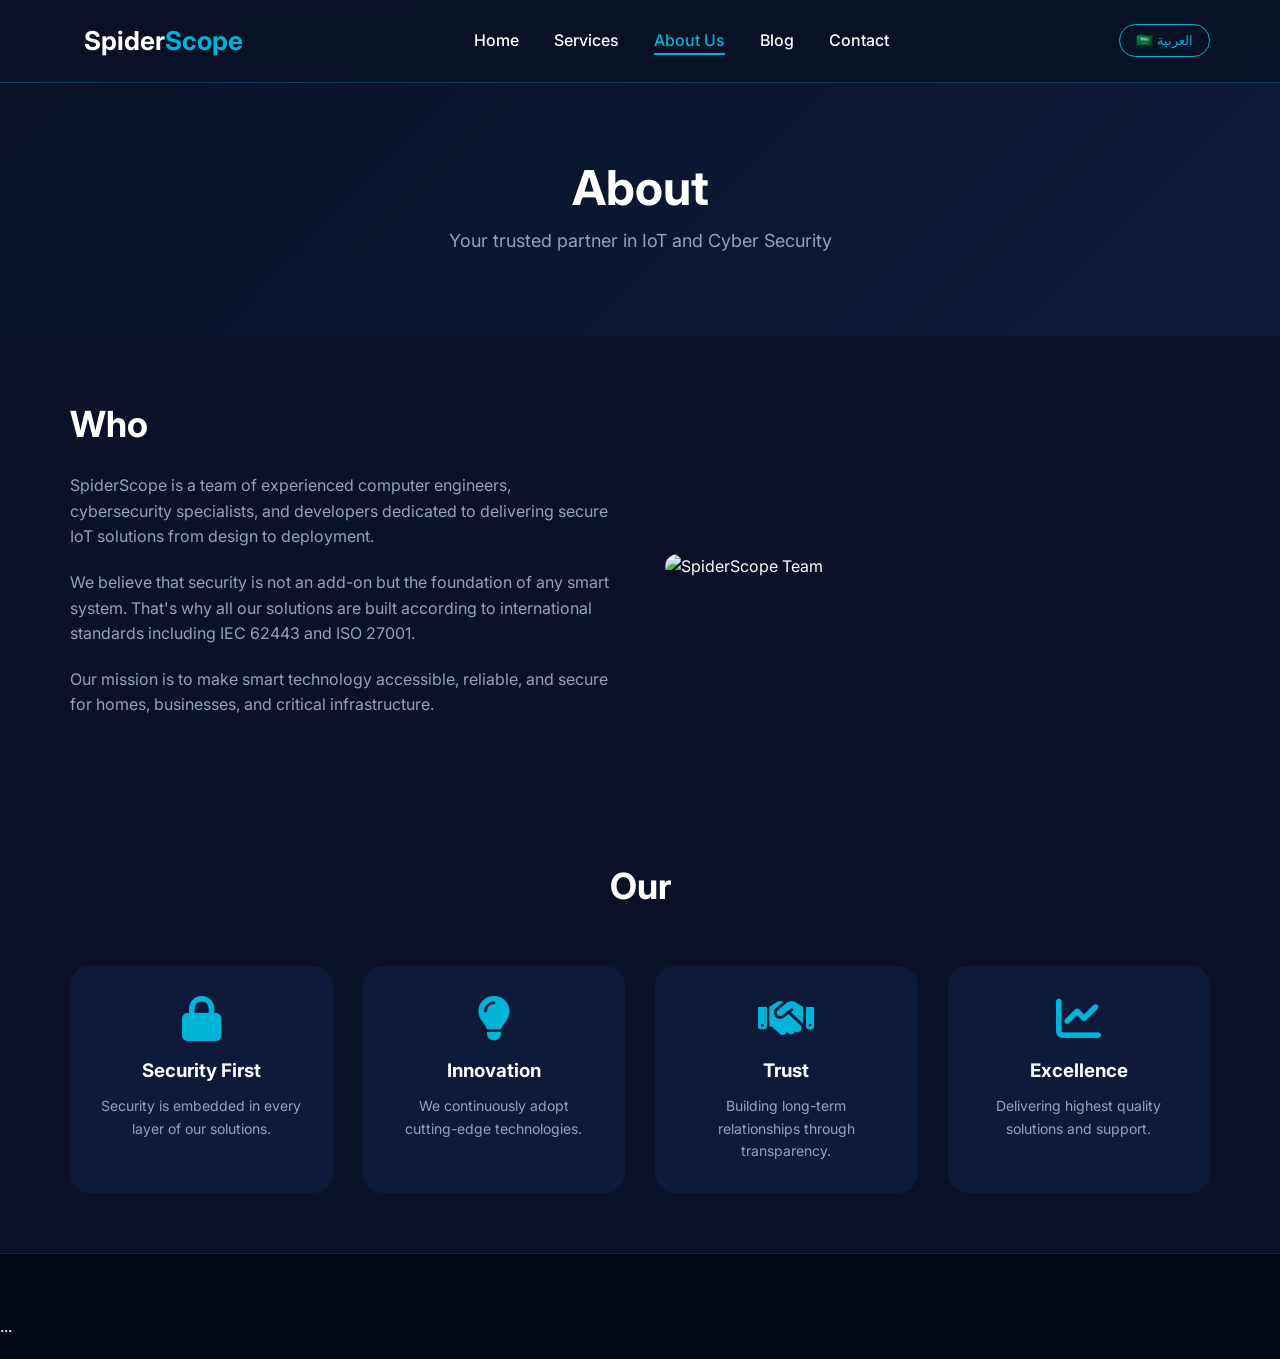
==== about.html @ 412551d6 "Add files via upload" ====
<!DOCTYPE html>
<html lang="en">
<head>
    <meta charset="UTF-8">
    <meta name="viewport" content="width=device-width, initial-scale=1.0">
    <title>About Us - SpiderScope</title>
    <link rel="stylesheet" href="style.css">
    <link rel="stylesheet" href="https://cdnjs.cloudflare.com/ajax/libs/font-awesome/6.4.0/css/all.min.css">
    <link href="https://fonts.googleapis.com/css2?family=Inter:wght@300;400;500;600;700;800&display=swap" rel="stylesheet">
</head>
<body>

<div class="loader"><div class="spinner"></div></div>
<div class="scroll-top"><i class="fas fa-arrow-up"></i></div>

<header class="header">
    <div class="container">
        <nav class="navbar">
            <div class="logo"><i class="fas fa-shield-haltered"></i> Spider<span>Scope</span></div>
            <div class="menu-btn"><i class="fas fa-bars"></i></div>
            <ul class="nav-links">
                <li><a href="index.html" data-key="nav_home">Home</a></li>
                <li><a href="services.html" data-key="nav_services">Services</a></li>
                <li><a href="about.html" class="active" data-key="nav_about">About Us</a></li>
                <li><a href="blog.html" data-key="nav_blog">Blog</a></li>
                <li><a href="contact.html" data-key="nav_contact">Contact</a></li>
            </ul>
            <button class="lang-switch" id="langToggle">🇸🇦 العربية</button>
        </nav>
    </div>
</header>

<section class="page-header">
    <div class="container">
        <h1 data-key="about_page_title">About <span>SpiderScope</span></h1>
        <p data-key="about_page_desc">Your trusted partner in IoT and Cyber Security</p>
    </div>
</section>

<section class="about-main">
    <div class="container">
        <div class="about-grid">
            <div class="about-text">
                <h2 data-key="about_who">Who <span>We Are</span></h2>
                <p data-key="about_p1">SpiderScope is a team of experienced computer engineers, cybersecurity specialists, and developers dedicated to delivering secure IoT solutions from design to deployment.</p>
                <p data-key="about_p2">We believe that security is not an add-on but the foundation of any smart system. That's why all our solutions are built according to international standards including IEC 62443 and ISO 27001.</p>
                <p data-key="about_p3">Our mission is to make smart technology accessible, reliable, and secure for homes, businesses, and critical infrastructure.</p>
            </div>
            <div class="about-image">
                <img src="https://placehold.co/600x400/0F1A3A/00B4D8?text=SpiderScope+Team" alt="SpiderScope Team">
            </div>
        </div>
        
        <div class="values-section">
            <h2 data-key="our_values">Our <span>Values</span></h2>
            <div class="values-grid">
                <div class="value-card"><i class="fas fa-lock"></i><h3 data-key="value1_title">Security First</h3><p data-key="value1_desc">Security is embedded in every layer of our solutions.</p></div>
                <div class="value-card"><i class="fas fa-lightbulb"></i><h3 data-key="value2_title">Innovation</h3><p data-key="value2_desc">We continuously adopt cutting-edge technologies.</p></div>
                <div class="value-card"><i class="fas fa-handshake"></i><h3 data-key="value3_title">Trust</h3><p data-key="value3_desc">Building long-term relationships through transparency.</p></div>
                <div class="value-card"><i class="fas fa-chart-line"></i><h3 data-key="value4_title">Excellence</h3><p data-key="value4_desc">Delivering highest quality solutions and support.</p></div>
            </div>
        </div>
    </div>
</section>

<footer class="footer">...</footer>
<script src="script.js"></script>
</body>
</html>
---- style.css ----
/* ========================================
   SpiderScope - Professional CSS
   Colors: #0A1128, #0F1A3A, #1E3A8A, #00B4D8
   ======================================== */

:root {
    --dark-bg: #0A1128;
    --secondary-bg: #0F1A3A;
    --primary-blue: #1E3A8A;
    --accent-cyan: #00B4D8;
    --text-white: #FFFFFF;
    --text-gray: #94A3B8;
    --text-light: #CBD5E1;
    --gradient-blue: linear-gradient(135deg, #1E3A8A 0%, #0F1A3A 100%);
    --shadow: 0 10px 30px rgba(0, 0, 0, 0.3);
}

* {
    margin: 0;
    padding: 0;
    box-sizing: border-box;
}

html {
    scroll-behavior: smooth;
}

body {
    font-family: 'Inter', sans-serif;
    background: var(--dark-bg);
    color: var(--text-white);
    line-height: 1.6;
}

.container {
    max-width: 1200px;
    margin: 0 auto;
    padding: 0 30px;
}

/* Scrollbar */
::-webkit-scrollbar { width: 8px; }
::-webkit-scrollbar-track { background: var(--dark-bg); }
::-webkit-scrollbar-thumb { background: var(--accent-cyan); border-radius: 4px; }

/* Header */
.header {
    position: fixed;
    top: 0;
    width: 100%;
    z-index: 1000;
    background: rgba(10, 17, 40, 0.95);
    backdrop-filter: blur(10px);
    border-bottom: 1px solid rgba(0, 180, 216, 0.3);
    transition: all 0.3s;
}

.header.scrolled {
    background: rgba(10, 17, 40, 0.98);
    border-bottom-color: var(--accent-cyan);
}

.navbar {
    display: flex;
    justify-content: space-between;
    align-items: center;
    padding: 20px 0;
    flex-wrap: wrap;
}

.logo {
    font-size: 26px;
    font-weight: 700;
}
.logo span { color: var(--accent-cyan); }
.logo i { margin-right: 8px; color: var(--accent-cyan); }

.nav-links {
    display: flex;
    gap: 35px;
    list-style: none;
}

.nav-links a {
    color: var(--text-white);
    text-decoration: none;
    font-weight: 500;
    transition: 0.3s;
    position: relative;
}

.nav-links a::before {
    content: '';
    position: absolute;
    bottom: -5px;
    left: 0;
    width: 0;
    height: 2px;
    background: var(--accent-cyan);
    transition: 0.3s;
}

.nav-links a:hover::before,
.nav-links a.active::before {
    width: 100%;
}

.nav-links a:hover,
.nav-links a.active {
    color: var(--accent-cyan);
}

.lang-switch {
    background: transparent;
    border: 1px solid var(--accent-cyan);
    color: var(--accent-cyan);
    padding: 8px 16px;
    border-radius: 30px;
    cursor: pointer;
    font-weight: 500;
    transition: 0.3s;
}
.lang-switch:hover {
    background: var(--accent-cyan);
    color: var(--dark-bg);
}

.menu-btn {
    display: none;
    font-size: 24px;
    cursor: pointer;
}

/* Buttons */
.btn {
    display: inline-block;
    background: var(--accent-cyan);
    color: var(--dark-bg);
    padding: 14px 35px;
    text-decoration: none;
    border-radius: 50px;
    font-weight: 600;
    transition: 0.3s;
    border: none;
    cursor: pointer;
}

.btn:hover {
    transform: translateY(-3px);
    box-shadow: 0 5px 20px rgba(0, 180, 216, 0.4);
}

.btn-outline {
    background: transparent;
    border: 2px solid var(--accent-cyan);
    color: var(--accent-cyan);
}
.btn-outline:hover {
    background: var(--accent-cyan);
    color: var(--dark-bg);
}

/* Hero Section */
.hero {
    min-height: 100vh;
    display: flex;
    align-items: center;
    justify-content: center;
    text-align: center;
    padding: 120px 20px 80px;
    background: radial-gradient(circle at 30% 50%, rgba(0, 180, 216, 0.08), transparent);
}

.hero-content {
    max-width: 800px;
}

.hero-badge {
    display: inline-block;
    background: rgba(0, 180, 216, 0.15);
    padding: 8px 20px;
    border-radius: 50px;
    font-size: 14px;
    color: var(--accent-cyan);
    margin-bottom: 20px;
}

.hero h1 {
    font-size: 64px;
    font-weight: 800;
    margin-bottom: 20px;
}
.hero h1 span { color: var(--accent-cyan); }

.hero p {
    font-size: 20px;
    color: var(--text-gray);
    margin-bottom: 30px;
}

.hero-buttons {
    display: flex;
    gap: 20px;
    justify-content: center;
    flex-wrap: wrap;
}

/* Services Section */
.services {
    padding: 100px 0;
    background: var(--secondary-bg);
}

.section-header {
    text-align: center;
    margin-bottom: 60px;
}

.section-header h2 {
    font-size: 42px;
    font-weight: 700;
}
.section-header h2 span:last-child { color: var(--accent-cyan); }
.section-header p { color: var(--text-gray); font-size: 18px; }

.services-grid {
    display: grid;
    grid-template-columns: repeat(auto-fit, minmax(320px, 1fr));
    gap: 30px;
}

.service-card {
    background: rgba(255, 255, 255, 0.03);
    padding: 40px 30px;
    border-radius: 20px;
    text-align: center;
    transition: 0.3s;
    border: 1px solid rgba(0, 180, 216, 0.1);
}
.service-card:hover {
    transform: translateY(-10px);
    border-color: var(--accent-cyan);
    background: rgba(0, 180, 216, 0.05);
}

.service-icon {
    font-size: 55px;
    color: var(--accent-cyan);
    margin-bottom: 20px;
}
.service-card h3 { font-size: 24px; margin-bottom: 15px; }
.service-card p { color: var(--text-gray); }

/* Stats Section */
.stats-section {
    padding: 80px 0;
}

.stats-grid {
    display: grid;
    grid-template-columns: repeat(4, 1fr);
    gap: 30px;
    text-align: center;
}

.stat-card {
    background: var(--secondary-bg);
    padding: 40px 20px;
    border-radius: 20px;
    border: 1px solid rgba(0, 180, 216, 0.2);
}

.stat-card h3 {
    font-size: 48px;
    color: var(--accent-cyan);
    font-weight: 700;
}

/* Page Header */
.page-header {
    padding: 150px 0 80px;
    text-align: center;
    background: linear-gradient(135deg, var(--dark-bg) 0%, var(--secondary-bg) 100%);
}

.page-header h1 {
    font-size: 48px;
}
.page-header h1 span { color: var(--accent-cyan); }
.page-header p { color: var(--text-gray); font-size: 18px; }

/* Services Detailed Page */
.services-detailed {
    padding: 60px 0;
}

.service-item {
    display: flex;
    gap: 40px;
    margin-bottom: 60px;
    background: var(--secondary-bg);
    padding: 40px;
    border-radius: 20px;
}

.service-icon-large {
    font-size: 70px;
    color: var(--accent-cyan);
    min-width: 120px;
}

.service-info h3 {
    font-size: 28px;
    margin-bottom: 15px;
}
.service-info p {
    color: var(--text-gray);
    margin-bottom: 20px;
}
.service-info ul {
    list-style: none;
}
.service-info ul li {
    margin-bottom: 10px;
}
.service-info ul li i {
    color: var(--accent-cyan);
    margin-right: 10px;
}

/* About Page */
.about-grid {
    display: grid;
    grid-template-columns: 1fr 1fr;
    gap: 50px;
    align-items: center;
    padding: 60px 0;
}

.about-text h2 {
    font-size: 36px;
    margin-bottom: 20px;
}
.about-text h2 span { color: var(--accent-cyan); }
.about-text p {
    color: var(--text-gray);
    margin-bottom: 20px;
}

.about-image img {
    width: 100%;
    border-radius: 20px;
}

.values-section {
    padding: 60px 0;
    text-align: center;
}
.values-section h2 {
    font-size: 36px;
    margin-bottom: 50px;
}
.values-section h2 span { color: var(--accent-cyan); }

.values-grid {
    display: grid;
    grid-template-columns: repeat(4, 1fr);
    gap: 30px;
}

.value-card {
    background: var(--secondary-bg);
    padding: 30px;
    border-radius: 20px;
}
.value-card i {
    font-size: 45px;
    color: var(--accent-cyan);
    margin-bottom: 15px;
}
.value-card h3 { margin-bottom: 10px; }
.value-card p { color: var(--text-gray); font-size: 14px; }

/* Contact Page */
.contact-section {
    padding: 80px 0;
}

.contact-grid {
    display: grid;
    grid-template-columns: 1fr 1fr;
    gap: 50px;
}

.contact-card {
    display: flex;
    align-items: center;
    gap: 20px;
    background: var(--secondary-bg);
    padding: 25px;
    border-radius: 15px;
    margin-bottom: 20px;
}
.contact-icon i {
    font-size: 35px;
    color: var(--accent-cyan);
}
.contact-card h4 { margin-bottom: 5px; }
.contact-card p { color: var(--text-gray); }

.contact-form {
    background: var(--secondary-bg);
    padding: 40px;
    border-radius: 20px;
}

.form-group input,
.form-group textarea {
    width: 100%;
    padding: 15px;
    background: rgba(255, 255, 255, 0.05);
    border: 1px solid rgba(0, 180, 216, 0.2);
    border-radius: 10px;
    color: var(--text-white);
    margin-bottom: 20px;
}
.form-group input:focus,
.form-group textarea:focus {
    outline: none;
    border-color: var(--accent-cyan);
}

/* Blog Page */
.blog-posts {
    display: grid;
    grid-template-columns: repeat(auto-fit, minmax(350px, 1fr));
    gap: 40px;
    padding: 60px 0;
}

.blog-card {
    background: var(--secondary-bg);
    border-radius: 20px;
    overflow: hidden;
}
.blog-image img {
    width: 100%;
    height: 250px;
    object-fit: cover;
}
.blog-content {
    padding: 25px;
}
.blog-date {
    color: var(--accent-cyan);
    font-size: 14px;
}
.blog-card h3 {
    font-size: 22px;
    margin: 10px 0;
}
.blog-card p {
    color: var(--text-gray);
    margin-bottom: 15px;
}
.read-more {
    color: var(--accent-cyan);
    text-decoration: none;
    font-weight: 500;
}

/* Footer */
.footer {
    background: #050A1A;
    padding: 60px 0 20px;
    border-top: 1px solid rgba(0, 180, 216, 0.2);
}

.footer-content {
    display: grid;
    grid-template-columns: repeat(auto-fit, minmax(250px, 1fr));
    gap: 40px;
    margin-bottom: 40px;
}

.footer-about h3 {
    font-size: 24px;
}
.footer-about h3 span { color: var(--accent-cyan); }
.footer-about p { color: var(--text-gray); }

.footer-links h4,
.footer-social h4 {
    margin-bottom: 20px;
}
.footer-links ul {
    list-style: none;
}
.footer-links li {
    margin-bottom: 10px;
}
.footer-links a {
    color: var(--text-gray);
    text-decoration: none;
}
.footer-links a:hover { color: var(--accent-cyan); }

.social-icons {
    display: flex;
    gap: 15px;
}
.social-icons a {
    display: flex;
    align-items: center;
    justify-content: center;
    width: 40px;
    height: 40px;
    background: rgba(0, 180, 216, 0.1);
    border-radius: 50%;
    color: var(--accent-cyan);
    transition: 0.3s;
}
.social-icons a:hover {
    background: var(--accent-cyan);
    color: var(--dark-bg);
    transform: translateY(-3px);
}

.footer-bottom {
    text-align: center;
    padding-top: 20px;
    border-top: 1px solid rgba(255, 255, 255, 0.1);
    color: var(--text-gray);
    font-size: 14px;
}

/* Scroll Top */
.scroll-top {
    position: fixed;
    bottom: 30px;
    right: 30px;
    width: 50px;
    height: 50px;
    background: var(--accent-cyan);
    border-radius: 50%;
    display: flex;
    align-items: center;
    justify-content: center;
    cursor: pointer;
    opacity: 0;
    visibility: hidden;
    transition: 0.3s;
    z-index: 999;
}
.scroll-top.show {
    opacity: 1;
    visibility: visible;
}
.scroll-top:hover {
    transform: translateY(-3px);
}

/* Loader */
.loader {
    position: fixed;
    top: 0;
    left: 0;
    width: 100%;
    height: 100%;
    background: var(--dark-bg);
    display: flex;
    align-items: center;
    justify-content: center;
    z-index: 9999;
    transition: 0.5s;
}
.loader.hide {
    opacity: 0;
    visibility: hidden;
}
.spinner {
    width: 50px;
    height: 50px;
    border: 3px solid rgba(0, 180, 216, 0.3);
    border-top-color: var(--accent-cyan);
    border-radius: 50%;
    animation: spin 1s linear infinite;
}
@keyframes spin { to { transform: rotate(360deg); } }

/* Fade Up Animation */
.fade-up {
    opacity: 0;
    transform: translateY(30px);
    transition: 0.6s;
}
.fade-up.show {
    opacity: 1;
    transform: translateY(0);
}

/* RTL for Arabic */
body.rtl {
    direction: rtl;
    text-align: right;
}
body.rtl .service-info ul li i {
    margin-left: 10px;
    margin-right: 0;
}
body.rtl .contact-card {
    flex-direction: row-reverse;
}

/* Responsive */
@media (max-width: 992px) {
    .stats-grid { grid-template-columns: repeat(2, 1fr); }
    .values-grid { grid-template-columns: repeat(2, 1fr); }
    .service-item { flex-direction: column; text-align: center; }
    .about-grid { grid-template-columns: 1fr; }
    .contact-grid { grid-template-columns: 1fr; }
}

@media (max-width: 768px) {
    .menu-btn { display: block; }
    .nav-links {
        position: fixed;
        top: 80px;
        left: -100%;
        width: 100%;
        height: calc(100vh - 80px);
        background: var(--dark-bg);
        flex-direction: column;
        align-items: center;
        justify-content: center;
        gap: 40px;
        transition: 0.3s;
    }
    .nav-links.active { left: 0; }
    .hero h1 { font-size: 36px; }
    .section-header h2 { font-size: 32px; }
    .services-grid { grid-template-columns: 1fr; }
    .stats-grid { grid-template-columns: 1fr; }
    .values-grid { grid-template-columns: 1fr; }
    .blog-posts { grid-template-columns: 1fr; }
}

@media (max-width: 480px) {
    .hero-buttons { flex-direction: column; align-items: center; }
    .btn { width: 100%; text-align: center; }
    .container { padding: 0 20px; }
}
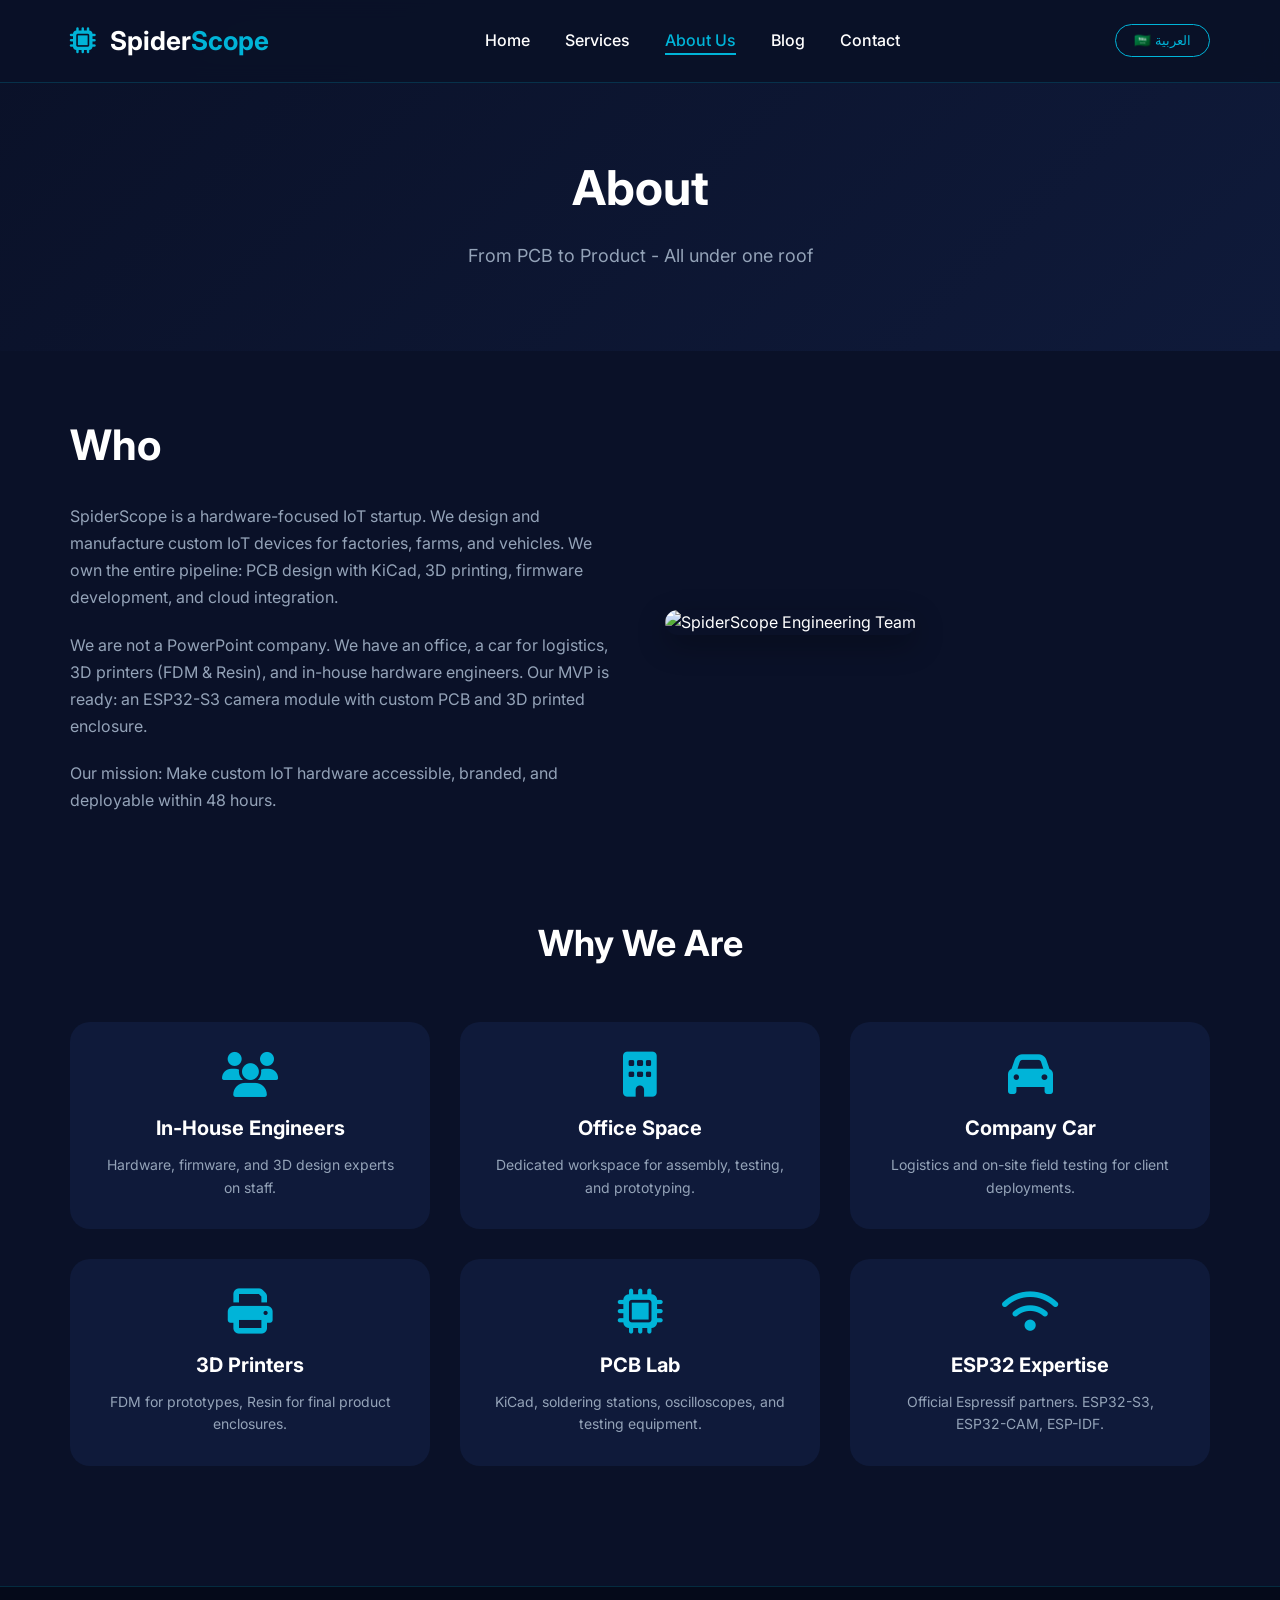
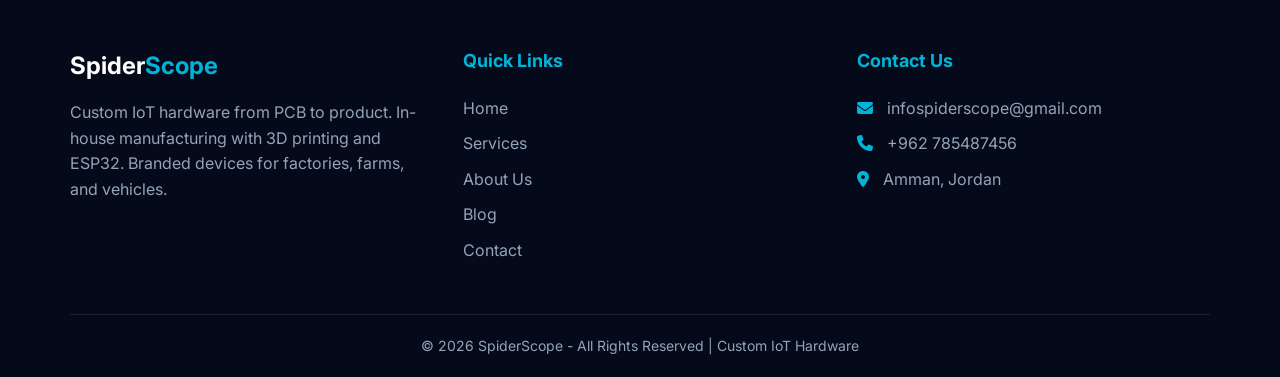
==== commit 6c085dfe: "Add files via upload" ====
--- a/about.html
+++ b/about.html
@@ -3,7 +3,7 @@
 <head>
     <meta charset="UTF-8">
     <meta name="viewport" content="width=device-width, initial-scale=1.0">
-    <title>About Us - SpiderScope</title>
+    <title>About Us - SpiderScope | Team, Office, 3D Printers, Engineers</title>
     <link rel="stylesheet" href="style.css">
     <link rel="stylesheet" href="https://cdnjs.cloudflare.com/ajax/libs/font-awesome/6.4.0/css/all.min.css">
     <link href="https://fonts.googleapis.com/css2?family=Inter:wght@300;400;500;600;700;800&display=swap" rel="stylesheet">
@@ -16,7 +16,7 @@
 <header class="header">
     <div class="container">
         <nav class="navbar">
-            <div class="logo"><i class="fas fa-shield-haltered"></i> Spider<span>Scope</span></div>
+            <div class="logo"><i class="fas fa-microchip"></i> Spider<span>Scope</span></div>
             <div class="menu-btn"><i class="fas fa-bars"></i></div>
             <ul class="nav-links">
                 <li><a href="index.html" data-key="nav_home">Home</a></li>
@@ -33,7 +33,7 @@
 <section class="page-header">
     <div class="container">
         <h1 data-key="about_page_title">About <span>SpiderScope</span></h1>
-        <p data-key="about_page_desc">Your trusted partner in IoT and Cyber Security</p>
+        <p data-key="about_page_desc">From PCB to Product - All under one roof</p>
     </div>
 </section>
 
@@ -42,28 +42,41 @@
         <div class="about-grid">
             <div class="about-text">
                 <h2 data-key="about_who">Who <span>We Are</span></h2>
-                <p data-key="about_p1">SpiderScope is a team of experienced computer engineers, cybersecurity specialists, and developers dedicated to delivering secure IoT solutions from design to deployment.</p>
-                <p data-key="about_p2">We believe that security is not an add-on but the foundation of any smart system. That's why all our solutions are built according to international standards including IEC 62443 and ISO 27001.</p>
-                <p data-key="about_p3">Our mission is to make smart technology accessible, reliable, and secure for homes, businesses, and critical infrastructure.</p>
+                <p data-key="about_p1">SpiderScope is a hardware-focused IoT startup. We design and manufacture custom IoT devices for factories, farms, and vehicles. We own the entire pipeline: PCB design with KiCad, 3D printing, firmware development, and cloud integration.</p>
+                <p data-key="about_p2">We are not a PowerPoint company. We have an office, a car for logistics, 3D printers (FDM & Resin), and in-house hardware engineers. Our MVP is ready: an ESP32-S3 camera module with custom PCB and 3D printed enclosure.</p>
+                <p data-key="about_p3">Our mission: Make custom IoT hardware accessible, branded, and deployable within 48 hours.</p>
             </div>
             <div class="about-image">
-                <img src="https://placehold.co/600x400/0F1A3A/00B4D8?text=SpiderScope+Team" alt="SpiderScope Team">
+                <img src="https://images.unsplash.com/photo-1581091226033-d5c48150dbaa?w=600&h=400&fit=crop" alt="SpiderScope Engineering Team">
             </div>
         </div>
         
-        <div class="values-section">
-            <h2 data-key="our_values">Our <span>Values</span></h2>
-            <div class="values-grid">
-                <div class="value-card"><i class="fas fa-lock"></i><h3 data-key="value1_title">Security First</h3><p data-key="value1_desc">Security is embedded in every layer of our solutions.</p></div>
-                <div class="value-card"><i class="fas fa-lightbulb"></i><h3 data-key="value2_title">Innovation</h3><p data-key="value2_desc">We continuously adopt cutting-edge technologies.</p></div>
-                <div class="value-card"><i class="fas fa-handshake"></i><h3 data-key="value3_title">Trust</h3><p data-key="value3_desc">Building long-term relationships through transparency.</p></div>
-                <div class="value-card"><i class="fas fa-chart-line"></i><h3 data-key="value4_title">Excellence</h3><p data-key="value4_desc">Delivering highest quality solutions and support.</p></div>
+        <div class="readiness-section">
+            <h2 data-key="readiness_title">Why We Are <span>Ready</span></h2>
+            <div class="readiness-grid">
+                <div class="readiness-card"><i class="fas fa-users"></i><h3 data-key="readiness1_title">In-House Engineers</h3><p data-key="readiness1_desc">Hardware, firmware, and 3D design experts on staff.</p></div>
+                <div class="readiness-card"><i class="fas fa-building"></i><h3 data-key="readiness2_title">Office Space</h3><p data-key="readiness2_desc">Dedicated workspace for assembly, testing, and prototyping.</p></div>
+                <div class="readiness-card"><i class="fas fa-car"></i><h3 data-key="readiness3_title">Company Car</h3><p data-key="readiness3_desc">Logistics and on-site field testing for client deployments.</p></div>
+                <div class="readiness-card"><i class="fas fa-print"></i><h3 data-key="readiness4_title">3D Printers</h3><p data-key="readiness4_desc">FDM for prototypes, Resin for final product enclosures.</p></div>
+                <div class="readiness-card"><i class="fas fa-microchip"></i><h3 data-key="readiness5_title">PCB Lab</h3><p data-key="readiness5_desc">KiCad, soldering stations, oscilloscopes, and testing equipment.</p></div>
+                <div class="readiness-card"><i class="fas fa-wifi"></i><h3 data-key="readiness6_title">ESP32 Expertise</h3><p data-key="readiness6_desc">Official Espressif partners. ESP32-S3, ESP32-CAM, ESP-IDF.</p></div>
             </div>
         </div>
     </div>
 </section>
 
-<footer class="footer">...</footer>
+<footer class="footer">
+    <div class="container">
+        <div class="footer-content">
+            <div class="footer-about"><h3>Spider<span>Scope</span></h3><p data-key="footer_desc">Custom IoT hardware from PCB to product. In-house manufacturing with 3D printing and ESP32.</p></div>
+            <div class="footer-links"><h4 data-key="quick_links">Quick Links</h4><ul><li><a href="index.html" data-key="nav_home">Home</a></li><li><a href="services.html" data-key="nav_services">Services</a></li><li><a href="about.html" data-key="nav_about">About Us</a></li><li><a href="blog.html" data-key="nav_blog">Blog</a></li><li><a href="contact.html" data-key="nav_contact">Contact</a></li></ul></div>
+            <div class="footer-contact"><h4 data-key="footer_contact">Contact Us</h4><p><i class="fas fa-envelope"></i> infospiderscope@gmail.com</p><p><i class="fas fa-phone"></i> +962 785487456</p><p><i class="fas fa-map-marker-alt"></i> Amman, Jordan</p></div>
+        </div>
+        <div class="footer-bottom"><p>&copy; 2026 SpiderScope - <span data-key="copyright">All Rights Reserved</span> | Custom IoT Hardware</p></div>
+    </div>
+</footer>
+
+<script type="text/javascript" src="https://cdn.jsdelivr.net/npm/@emailjs/browser@4/dist/email.min.js"></script>
 <script src="script.js"></script>
 </body>
 </html>
--- a/style.css
+++ b/style.css
@@ -1,6 +1,7 @@
 /* ========================================
    SpiderScope - Professional CSS
-   Colors: #0A1128, #0F1A3A, #1E3A8A, #00B4D8
+   Custom IoT Hardware Branding
+   Colors: #0A1128, #0F1A3A, #00B4D8
    ======================================== */
 
 :root {
@@ -13,6 +14,7 @@
     --text-light: #CBD5E1;
     --gradient-blue: linear-gradient(135deg, #1E3A8A 0%, #0F1A3A 100%);
     --shadow: 0 10px 30px rgba(0, 0, 0, 0.3);
+    --shadow-cyan: 0 5px 20px rgba(0, 180, 216, 0.3);
 }
 
 * {
@@ -30,6 +32,7 @@
     background: var(--dark-bg);
     color: var(--text-white);
     line-height: 1.6;
+    overflow-x: hidden;
 }
 
 .container {
@@ -39,9 +42,68 @@
 }
 
 /* Scrollbar */
-::-webkit-scrollbar { width: 8px; }
+::-webkit-scrollbar { width: 10px; }
 ::-webkit-scrollbar-track { background: var(--dark-bg); }
-::-webkit-scrollbar-thumb { background: var(--accent-cyan); border-radius: 4px; }
+::-webkit-scrollbar-thumb { background: var(--accent-cyan); border-radius: 5px; }
+
+/* Loader */
+.loader {
+    position: fixed;
+    top: 0;
+    left: 0;
+    width: 100%;
+    height: 100%;
+    background: var(--dark-bg);
+    display: flex;
+    align-items: center;
+    justify-content: center;
+    z-index: 9999;
+    transition: 0.5s;
+}
+.loader.hide {
+    opacity: 0;
+    visibility: hidden;
+}
+.spinner {
+    width: 60px;
+    height: 60px;
+    border: 3px solid rgba(0, 180, 216, 0.2);
+    border-top-color: var(--accent-cyan);
+    border-radius: 50%;
+    animation: spin 1s linear infinite;
+}
+@keyframes spin { to { transform: rotate(360deg); } }
+
+/* Scroll Top */
+.scroll-top {
+    position: fixed;
+    bottom: 30px;
+    right: 30px;
+    width: 50px;
+    height: 50px;
+    background: var(--accent-cyan);
+    border-radius: 50%;
+    display: flex;
+    align-items: center;
+    justify-content: center;
+    cursor: pointer;
+    opacity: 0;
+    visibility: hidden;
+    transition: 0.3s;
+    z-index: 999;
+    box-shadow: var(--shadow-cyan);
+}
+.scroll-top.show {
+    opacity: 1;
+    visibility: visible;
+}
+.scroll-top:hover {
+    transform: translateY(-5px);
+}
+.scroll-top i {
+    color: var(--dark-bg);
+    font-size: 20px;
+}
 
 /* Header */
 .header {
@@ -51,15 +113,13 @@
     z-index: 1000;
     background: rgba(10, 17, 40, 0.95);
     backdrop-filter: blur(10px);
-    border-bottom: 1px solid rgba(0, 180, 216, 0.3);
+    border-bottom: 1px solid rgba(0, 180, 216, 0.2);
     transition: all 0.3s;
 }
-
 .header.scrolled {
     background: rgba(10, 17, 40, 0.98);
     border-bottom-color: var(--accent-cyan);
 }
-
 .navbar {
     display: flex;
     justify-content: space-between;
@@ -67,20 +127,17 @@
     padding: 20px 0;
     flex-wrap: wrap;
 }
-
 .logo {
     font-size: 26px;
     font-weight: 700;
 }
 .logo span { color: var(--accent-cyan); }
 .logo i { margin-right: 8px; color: var(--accent-cyan); }
-
 .nav-links {
     display: flex;
     gap: 35px;
     list-style: none;
 }
-
 .nav-links a {
     color: var(--text-white);
     text-decoration: none;
@@ -88,7 +145,6 @@
     transition: 0.3s;
     position: relative;
 }
-
 .nav-links a::before {
     content: '';
     position: absolute;
@@ -99,22 +155,19 @@
     background: var(--accent-cyan);
     transition: 0.3s;
 }
-
 .nav-links a:hover::before,
 .nav-links a.active::before {
     width: 100%;
 }
-
 .nav-links a:hover,
 .nav-links a.active {
     color: var(--accent-cyan);
 }
-
 .lang-switch {
     background: transparent;
     border: 1px solid var(--accent-cyan);
     color: var(--accent-cyan);
-    padding: 8px 16px;
+    padding: 8px 18px;
     border-radius: 30px;
     cursor: pointer;
     font-weight: 500;
@@ -124,10 +177,9 @@
     background: var(--accent-cyan);
     color: var(--dark-bg);
 }
-
 .menu-btn {
     display: none;
-    font-size: 24px;
+    font-size: 26px;
     cursor: pointer;
 }
 
@@ -143,13 +195,12 @@
     transition: 0.3s;
     border: none;
     cursor: pointer;
-}
-
+    font-size: 16px;
+}
 .btn:hover {
     transform: translateY(-3px);
-    box-shadow: 0 5px 20px rgba(0, 180, 216, 0.4);
-}
-
+    box-shadow: var(--shadow-cyan);
+}
 .btn-outline {
     background: transparent;
     border: 2px solid var(--accent-cyan);
@@ -158,6 +209,7 @@
 .btn-outline:hover {
     background: var(--accent-cyan);
     color: var(--dark-bg);
+    box-shadow: var(--shadow-cyan);
 }
 
 /* Hero Section */
@@ -165,16 +217,15 @@
     min-height: 100vh;
     display: flex;
     align-items: center;
-    justify-content: center;
-    text-align: center;
-    padding: 120px 20px 80px;
+    padding: 120px 0 80px;
     background: radial-gradient(circle at 30% 50%, rgba(0, 180, 216, 0.08), transparent);
 }
-
-.hero-content {
-    max-width: 800px;
-}
-
+.hero .container {
+    display: grid;
+    grid-template-columns: 1fr 1fr;
+    gap: 50px;
+    align-items: center;
+}
 .hero-badge {
     display: inline-block;
     background: rgba(0, 180, 216, 0.15);
@@ -184,52 +235,51 @@
     color: var(--accent-cyan);
     margin-bottom: 20px;
 }
-
 .hero h1 {
-    font-size: 64px;
+    font-size: 52px;
     font-weight: 800;
     margin-bottom: 20px;
+    line-height: 1.2;
 }
 .hero h1 span { color: var(--accent-cyan); }
-
 .hero p {
-    font-size: 20px;
+    font-size: 18px;
     color: var(--text-gray);
     margin-bottom: 30px;
-}
-
+    line-height: 1.6;
+}
 .hero-buttons {
     display: flex;
     gap: 20px;
-    justify-content: center;
     flex-wrap: wrap;
 }
-
-/* Services Section */
-.services {
+.hero-image img {
+    width: 100%;
+    border-radius: 20px;
+    box-shadow: var(--shadow);
+}
+
+/* Capabilities Section */
+.capabilities {
     padding: 100px 0;
     background: var(--secondary-bg);
 }
-
 .section-header {
     text-align: center;
     margin-bottom: 60px;
 }
-
 .section-header h2 {
     font-size: 42px;
     font-weight: 700;
 }
 .section-header h2 span:last-child { color: var(--accent-cyan); }
 .section-header p { color: var(--text-gray); font-size: 18px; }
-
-.services-grid {
-    display: grid;
-    grid-template-columns: repeat(auto-fit, minmax(320px, 1fr));
+.cap-grid {
+    display: grid;
+    grid-template-columns: repeat(auto-fit, minmax(280px, 1fr));
     gap: 30px;
 }
-
-.service-card {
+.cap-card {
     background: rgba(255, 255, 255, 0.03);
     padding: 40px 30px;
     border-radius: 20px;
@@ -237,43 +287,85 @@
     transition: 0.3s;
     border: 1px solid rgba(0, 180, 216, 0.1);
 }
-.service-card:hover {
+.cap-card:hover {
     transform: translateY(-10px);
     border-color: var(--accent-cyan);
     background: rgba(0, 180, 216, 0.05);
 }
-
-.service-icon {
+.cap-card i {
     font-size: 55px;
     color: var(--accent-cyan);
     margin-bottom: 20px;
 }
-.service-card h3 { font-size: 24px; margin-bottom: 15px; }
-.service-card p { color: var(--text-gray); }
+.cap-card h3 { font-size: 22px; margin-bottom: 15px; }
+.cap-card p { color: var(--text-gray); font-size: 15px; }
+
+/* MVP Showcase */
+.mvp-showcase {
+    padding: 80px 0;
+}
+.mvp-showcase .container {
+    display: grid;
+    grid-template-columns: 1fr 1fr;
+    gap: 50px;
+    align-items: center;
+}
+.mvp-content h2 {
+    font-size: 42px;
+    margin-bottom: 20px;
+}
+.mvp-content h2 span { color: var(--accent-cyan); }
+.mvp-content p {
+    color: var(--text-gray);
+    font-size: 18px;
+    margin-bottom: 25px;
+}
+.mvp-features {
+    display: flex;
+    flex-wrap: wrap;
+    gap: 15px;
+}
+.mvp-features span {
+    background: rgba(0, 180, 216, 0.1);
+    padding: 8px 16px;
+    border-radius: 30px;
+    font-size: 14px;
+    color: var(--accent-cyan);
+}
+.mvp-features span i {
+    margin-right: 8px;
+}
+.mvp-image img {
+    width: 100%;
+    border-radius: 20px;
+    box-shadow: var(--shadow);
+}
 
 /* Stats Section */
 .stats-section {
     padding: 80px 0;
-}
-
+    background: var(--secondary-bg);
+}
 .stats-grid {
     display: grid;
     grid-template-columns: repeat(4, 1fr);
     gap: 30px;
     text-align: center;
 }
-
 .stat-card {
-    background: var(--secondary-bg);
+    background: rgba(255, 255, 255, 0.03);
     padding: 40px 20px;
     border-radius: 20px;
     border: 1px solid rgba(0, 180, 216, 0.2);
 }
-
 .stat-card h3 {
     font-size: 48px;
     color: var(--accent-cyan);
     font-weight: 700;
+}
+.stat-card p {
+    color: var(--text-gray);
+    font-size: 16px;
 }
 
 /* Page Header */
@@ -282,9 +374,9 @@
     text-align: center;
     background: linear-gradient(135deg, var(--dark-bg) 0%, var(--secondary-bg) 100%);
 }
-
 .page-header h1 {
     font-size: 48px;
+    margin-bottom: 15px;
 }
 .page-header h1 span { color: var(--accent-cyan); }
 .page-header p { color: var(--text-gray); font-size: 18px; }
@@ -293,35 +385,41 @@
 .services-detailed {
     padding: 60px 0;
 }
-
 .service-item {
     display: flex;
     gap: 40px;
-    margin-bottom: 60px;
+    margin-bottom: 50px;
     background: var(--secondary-bg);
     padding: 40px;
     border-radius: 20px;
-}
-
+    transition: 0.3s;
+}
+.service-item:hover {
+    transform: translateY(-5px);
+    border-left: 4px solid var(--accent-cyan);
+}
 .service-icon-large {
     font-size: 70px;
     color: var(--accent-cyan);
     min-width: 120px;
-}
-
+    text-align: center;
+}
 .service-info h3 {
     font-size: 28px;
     margin-bottom: 15px;
+    color: var(--accent-cyan);
 }
 .service-info p {
     color: var(--text-gray);
     margin-bottom: 20px;
+    line-height: 1.6;
 }
 .service-info ul {
     list-style: none;
 }
 .service-info ul li {
     margin-bottom: 10px;
+    color: var(--text-light);
 }
 .service-info ul li i {
     color: var(--accent-cyan);
@@ -329,69 +427,77 @@
 }
 
 /* About Page */
+.about-main {
+    padding: 60px 0;
+}
 .about-grid {
     display: grid;
     grid-template-columns: 1fr 1fr;
     gap: 50px;
     align-items: center;
-    padding: 60px 0;
-}
-
+    margin-bottom: 80px;
+}
 .about-text h2 {
-    font-size: 36px;
-    margin-bottom: 20px;
+    font-size: 42px;
+    margin-bottom: 25px;
 }
 .about-text h2 span { color: var(--accent-cyan); }
 .about-text p {
     color: var(--text-gray);
     margin-bottom: 20px;
-}
-
+    line-height: 1.7;
+}
 .about-image img {
     width: 100%;
     border-radius: 20px;
-}
-
-.values-section {
-    padding: 60px 0;
+    box-shadow: var(--shadow);
+}
+.readiness-section {
     text-align: center;
 }
-.values-section h2 {
+.readiness-section h2 {
     font-size: 36px;
     margin-bottom: 50px;
 }
-.values-section h2 span { color: var(--accent-cyan); }
-
-.values-grid {
-    display: grid;
-    grid-template-columns: repeat(4, 1fr);
+.readiness-section h2 span { color: var(--accent-cyan); }
+.readiness-grid {
+    display: grid;
+    grid-template-columns: repeat(3, 1fr);
     gap: 30px;
 }
-
-.value-card {
+.readiness-card {
     background: var(--secondary-bg);
     padding: 30px;
     border-radius: 20px;
-}
-.value-card i {
+    transition: 0.3s;
+}
+.readiness-card:hover {
+    transform: translateY(-5px);
+    border: 1px solid var(--accent-cyan);
+}
+.readiness-card i {
     font-size: 45px;
     color: var(--accent-cyan);
     margin-bottom: 15px;
 }
-.value-card h3 { margin-bottom: 10px; }
-.value-card p { color: var(--text-gray); font-size: 14px; }
+.readiness-card h3 {
+    font-size: 20px;
+    margin-bottom: 10px;
+}
+.readiness-card p {
+    color: var(--text-gray);
+    font-size: 14px;
+}
 
 /* Contact Page */
 .contact-section {
     padding: 80px 0;
 }
-
 .contact-grid {
     display: grid;
     grid-template-columns: 1fr 1fr;
     gap: 50px;
 }
-
 .contact-card {
     display: flex;
     align-items: center;
@@ -400,20 +506,28 @@
     padding: 25px;
     border-radius: 15px;
     margin-bottom: 20px;
+    transition: 0.3s;
+}
+.contact-card:hover {
+    transform: translateX(5px);
+    border-left: 3px solid var(--accent-cyan);
 }
 .contact-icon i {
     font-size: 35px;
     color: var(--accent-cyan);
 }
-.contact-card h4 { margin-bottom: 5px; }
-.contact-card p { color: var(--text-gray); }
-
+.contact-card h4 {
+    margin-bottom: 5px;
+    font-size: 18px;
+}
+.contact-card p {
+    color: var(--text-gray);
+}
 .contact-form {
     background: var(--secondary-bg);
     padding: 40px;
     border-radius: 20px;
 }
-
 .form-group input,
 .form-group textarea {
     width: 100%;
@@ -423,29 +537,47 @@
     border-radius: 10px;
     color: var(--text-white);
     margin-bottom: 20px;
+    font-size: 16px;
+    font-family: inherit;
 }
 .form-group input:focus,
 .form-group textarea:focus {
     outline: none;
     border-color: var(--accent-cyan);
 }
+.form-group input::placeholder,
+.form-group textarea::placeholder {
+    color: var(--text-gray);
+}
+.form-note {
+    text-align: center;
+    margin-top: 20px;
+    font-size: 14px;
+    color: var(--text-gray);
+}
 
 /* Blog Page */
+.blog-grid-section {
+    padding: 60px 0;
+}
 .blog-posts {
     display: grid;
     grid-template-columns: repeat(auto-fit, minmax(350px, 1fr));
     gap: 40px;
-    padding: 60px 0;
-}
-
+}
 .blog-card {
     background: var(--secondary-bg);
     border-radius: 20px;
     overflow: hidden;
+    transition: 0.3s;
+}
+.blog-card:hover {
+    transform: translateY(-5px);
+    box-shadow: var(--shadow);
 }
 .blog-image img {
     width: 100%;
-    height: 250px;
+    height: 220px;
     object-fit: cover;
 }
 .blog-content {
@@ -454,19 +586,27 @@
 .blog-date {
     color: var(--accent-cyan);
     font-size: 14px;
+    display: block;
+    margin-bottom: 10px;
 }
 .blog-card h3 {
-    font-size: 22px;
-    margin: 10px 0;
+    font-size: 20px;
+    margin-bottom: 12px;
+    line-height: 1.4;
 }
 .blog-card p {
     color: var(--text-gray);
     margin-bottom: 15px;
+    font-size: 14px;
 }
 .read-more {
     color: var(--accent-cyan);
     text-decoration: none;
     font-weight: 500;
+    transition: 0.3s;
+}
+.read-more:hover {
+    margin-left: 5px;
 }
 
 /* Footer */
@@ -474,24 +614,28 @@
     background: #050A1A;
     padding: 60px 0 20px;
     border-top: 1px solid rgba(0, 180, 216, 0.2);
-}
-
+    margin-top: 60px;
+}
 .footer-content {
     display: grid;
     grid-template-columns: repeat(auto-fit, minmax(250px, 1fr));
     gap: 40px;
     margin-bottom: 40px;
 }
-
 .footer-about h3 {
     font-size: 24px;
+    margin-bottom: 15px;
 }
 .footer-about h3 span { color: var(--accent-cyan); }
-.footer-about p { color: var(--text-gray); }
-
+.footer-about p {
+    color: var(--text-gray);
+    line-height: 1.6;
+}
 .footer-links h4,
-.footer-social h4 {
-    margin-bottom: 20px;
+.footer-contact h4 {
+    margin-bottom: 20px;
+    font-size: 18px;
+    color: var(--accent-cyan);
 }
 .footer-links ul {
     list-style: none;
@@ -502,30 +646,20 @@
 .footer-links a {
     color: var(--text-gray);
     text-decoration: none;
-}
-.footer-links a:hover { color: var(--accent-cyan); }
-
-.social-icons {
-    display: flex;
-    gap: 15px;
-}
-.social-icons a {
-    display: flex;
-    align-items: center;
-    justify-content: center;
-    width: 40px;
-    height: 40px;
-    background: rgba(0, 180, 216, 0.1);
-    border-radius: 50%;
-    color: var(--accent-cyan);
-    transition: 0.3s;
-}
-.social-icons a:hover {
-    background: var(--accent-cyan);
-    color: var(--dark-bg);
-    transform: translateY(-3px);
-}
-
+    transition: 0.3s;
+}
+.footer-links a:hover {
+    color: var(--accent-cyan);
+    padding-left: 5px;
+}
+.footer-contact p {
+    color: var(--text-gray);
+    margin-bottom: 10px;
+}
+.footer-contact p i {
+    margin-right: 10px;
+    color: var(--accent-cyan);
+}
 .footer-bottom {
     text-align: center;
     padding-top: 20px;
@@ -533,60 +667,6 @@
     color: var(--text-gray);
     font-size: 14px;
 }
-
-/* Scroll Top */
-.scroll-top {
-    position: fixed;
-    bottom: 30px;
-    right: 30px;
-    width: 50px;
-    height: 50px;
-    background: var(--accent-cyan);
-    border-radius: 50%;
-    display: flex;
-    align-items: center;
-    justify-content: center;
-    cursor: pointer;
-    opacity: 0;
-    visibility: hidden;
-    transition: 0.3s;
-    z-index: 999;
-}
-.scroll-top.show {
-    opacity: 1;
-    visibility: visible;
-}
-.scroll-top:hover {
-    transform: translateY(-3px);
-}
-
-/* Loader */
-.loader {
-    position: fixed;
-    top: 0;
-    left: 0;
-    width: 100%;
-    height: 100%;
-    background: var(--dark-bg);
-    display: flex;
-    align-items: center;
-    justify-content: center;
-    z-index: 9999;
-    transition: 0.5s;
-}
-.loader.hide {
-    opacity: 0;
-    visibility: hidden;
-}
-.spinner {
-    width: 50px;
-    height: 50px;
-    border: 3px solid rgba(0, 180, 216, 0.3);
-    border-top-color: var(--accent-cyan);
-    border-radius: 50%;
-    animation: spin 1s linear infinite;
-}
-@keyframes spin { to { transform: rotate(360deg); } }
 
 /* Fade Up Animation */
 .fade-up {
@@ -599,11 +679,31 @@
     transform: translateY(0);
 }
 
+/* Notification */
+.notification {
+    position: fixed;
+    bottom: 30px;
+    left: 50%;
+    transform: translateX(-50%);
+    z-index: 10000;
+    transition: 0.3s;
+}
+.notification-success {
+    background: #00B4D8;
+}
+.notification-error {
+    background: #e94560;
+}
+
 /* RTL for Arabic */
 body.rtl {
     direction: rtl;
     text-align: right;
 }
+body.rtl .logo i {
+    margin-left: 8px;
+    margin-right: 0;
+}
 body.rtl .service-info ul li i {
     margin-left: 10px;
     margin-right: 0;
@@ -611,13 +711,41 @@
 body.rtl .contact-card {
     flex-direction: row-reverse;
 }
+body.rtl .contact-card:hover {
+    transform: translateX(-5px);
+    border-left: none;
+    border-right: 3px solid var(--accent-cyan);
+}
+body.rtl .read-more:hover {
+    margin-left: 0;
+    margin-right: 5px;
+}
+body.rtl .footer-contact p i {
+    margin-left: 10px;
+    margin-right: 0;
+}
+body.rtl .nav-links a::before {
+    left: auto;
+    right: 0;
+}
 
 /* Responsive */
 @media (max-width: 992px) {
+    .hero .container {
+        grid-template-columns: 1fr;
+        text-align: center;
+    }
+    .hero-buttons { justify-content: center; }
+    .mvp-showcase .container {
+        grid-template-columns: 1fr;
+        text-align: center;
+    }
+    .mvp-features { justify-content: center; }
     .stats-grid { grid-template-columns: repeat(2, 1fr); }
-    .values-grid { grid-template-columns: repeat(2, 1fr); }
+    .readiness-grid { grid-template-columns: repeat(2, 1fr); }
     .service-item { flex-direction: column; text-align: center; }
-    .about-grid { grid-template-columns: 1fr; }
+    .service-icon-large { margin: 0 auto 20px; }
+    .about-grid { grid-template-columns: 1fr; text-align: center; }
     .contact-grid { grid-template-columns: 1fr; }
 }
 
@@ -635,18 +763,24 @@
         justify-content: center;
         gap: 40px;
         transition: 0.3s;
+        z-index: 999;
     }
     .nav-links.active { left: 0; }
     .hero h1 { font-size: 36px; }
     .section-header h2 { font-size: 32px; }
-    .services-grid { grid-template-columns: 1fr; }
+    .mvp-content h2 { font-size: 32px; }
+    .page-header h1 { font-size: 36px; }
     .stats-grid { grid-template-columns: 1fr; }
-    .values-grid { grid-template-columns: 1fr; }
+    .readiness-grid { grid-template-columns: 1fr; }
     .blog-posts { grid-template-columns: 1fr; }
+    .container { padding: 0 20px; }
 }
 
 @media (max-width: 480px) {
-    .hero-buttons { flex-direction: column; align-items: center; }
+    .hero-buttons { flex-direction: column; align-items: stretch; }
+    .hero-buttons .btn { text-align: center; }
     .btn { width: 100%; text-align: center; }
-    .container { padding: 0 20px; }
+    .cap-card { padding: 30px 20px; }
+    .service-item { padding: 25px; }
+    .contact-form { padding: 25px; }
 }
